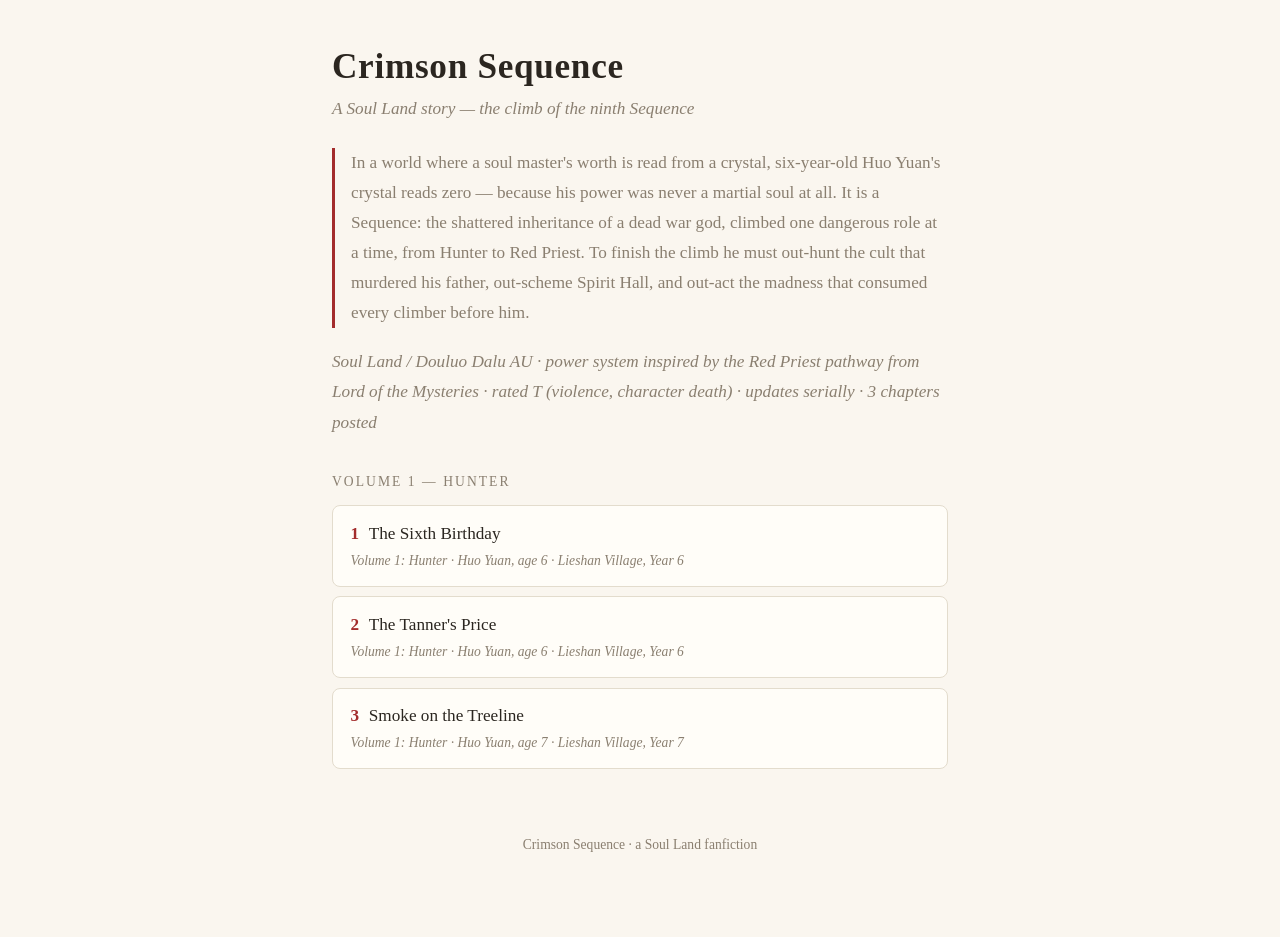
==== docs/index.html @ b3ee1348 "Add static reading website for GitHub Pages site/build.py converts fanfic/chapters/*.md into a style" ====
<!DOCTYPE html>
<html lang="en">
<head>
<meta charset="utf-8">
<meta name="viewport" content="width=device-width, initial-scale=1">
<title>Crimson Sequence</title>
<style>
:root {
  --bg: #faf6ef; --fg: #2b2620; --muted: #8a7f70; --accent: #a32c2c;
  --rule: #e3dccd; --card: #fffdf8;
}
@media (prefers-color-scheme: dark) {
  :root {
    --bg: #16130f; --fg: #ddd5c7; --muted: #8a8071; --accent: #e06c5a;
    --rule: #2e2820; --card: #1d1914;
  }
}
* { box-sizing: border-box; }
body {
  margin: 0; background: var(--bg); color: var(--fg);
  font-family: Georgia, "Songti SC", "Noto Serif", serif;
  line-height: 1.75; font-size: 1.075rem;
}
main { max-width: 41rem; margin: 0 auto; padding: 2.5rem 1.25rem 5rem; }
h1 { font-size: 1.65rem; line-height: 1.3; margin: 0.25rem 0 0.25rem; }
h1.site { font-size: 2.2rem; letter-spacing: 0.02em; }
.subtitle, .meta { color: var(--muted); font-style: italic; margin: 0 0 1.5rem; }
hr { border: 0; border-top: 1px solid var(--rule); margin: 2.25rem auto; width: 60%; }
p { margin: 0 0 1.1em; }
a { color: var(--accent); text-decoration: none; }
a:hover { text-decoration: underline; }
.crumb { font-size: 0.9rem; color: var(--muted); margin-bottom: 2rem; display: block; }
nav.pager {
  display: flex; justify-content: space-between; gap: 1rem;
  border-top: 1px solid var(--rule); margin-top: 3rem; padding-top: 1.25rem;
  font-size: 0.95rem;
}
nav.pager span { color: var(--muted); }
ol.toc { list-style: none; padding: 0; margin: 0; }
ol.toc li {
  background: var(--card); border: 1px solid var(--rule); border-radius: 8px;
  margin: 0 0 0.6rem; transition: border-color 0.15s;
}
ol.toc li:hover { border-color: var(--accent); }
ol.toc a { display: block; padding: 0.8rem 1.1rem; color: var(--fg); }
ol.toc a:hover { text-decoration: none; }
ol.toc .num { color: var(--accent); font-weight: bold; margin-right: 0.6rem; }
ol.toc .sub { display: block; font-size: 0.85rem; color: var(--muted); font-style: italic; }
.about { border-left: 3px solid var(--accent); padding-left: 1rem; color: var(--muted); }
.volume { margin: 2rem 0 0.75rem; font-size: 0.85rem; text-transform: uppercase;
  letter-spacing: 0.15em; color: var(--muted); }
footer { margin-top: 4rem; font-size: 0.85rem; color: var(--muted); text-align: center; }
</style>
</head>
<body>
<main>
<h1 class="site">Crimson Sequence</h1>
<p class="subtitle">A Soul Land story — the climb of the ninth Sequence</p>
<p class="about">In a world where a soul master's worth is read from a crystal, six-year-old Huo Yuan's crystal reads zero — because his power was never a martial soul at all. It is a Sequence: the shattered inheritance of a dead war god, climbed one dangerous role at a time, from Hunter to Red Priest. To finish the climb he must out-hunt the cult that murdered his father, out-scheme Spirit Hall, and out-act the madness that consumed every climber before him.</p>
<p class="meta">Soul Land / Douluo Dalu AU · power system inspired by the Red Priest pathway from <em>Lord of the Mysteries</em> · rated T (violence, character death) · updates serially · 3 chapters posted</p>
<div class="volume">Volume 1 — Hunter</div>
<ol class="toc"><li><a href="chapter-001.html"><span class="num">1</span>The Sixth Birthday<span class="sub">Volume 1: Hunter · Huo Yuan, age 6 · Lieshan Village, Year 6</span></a></li><li><a href="chapter-002.html"><span class="num">2</span>The Tanner's Price<span class="sub">Volume 1: Hunter · Huo Yuan, age 6 · Lieshan Village, Year 6</span></a></li><li><a href="chapter-003.html"><span class="num">3</span>Smoke on the Treeline<span class="sub">Volume 1: Hunter · Huo Yuan, age 7 · Lieshan Village, Year 7</span></a></li></ol>
<footer>Crimson Sequence · a Soul Land fanfiction</footer>
</main>
</body>
</html>
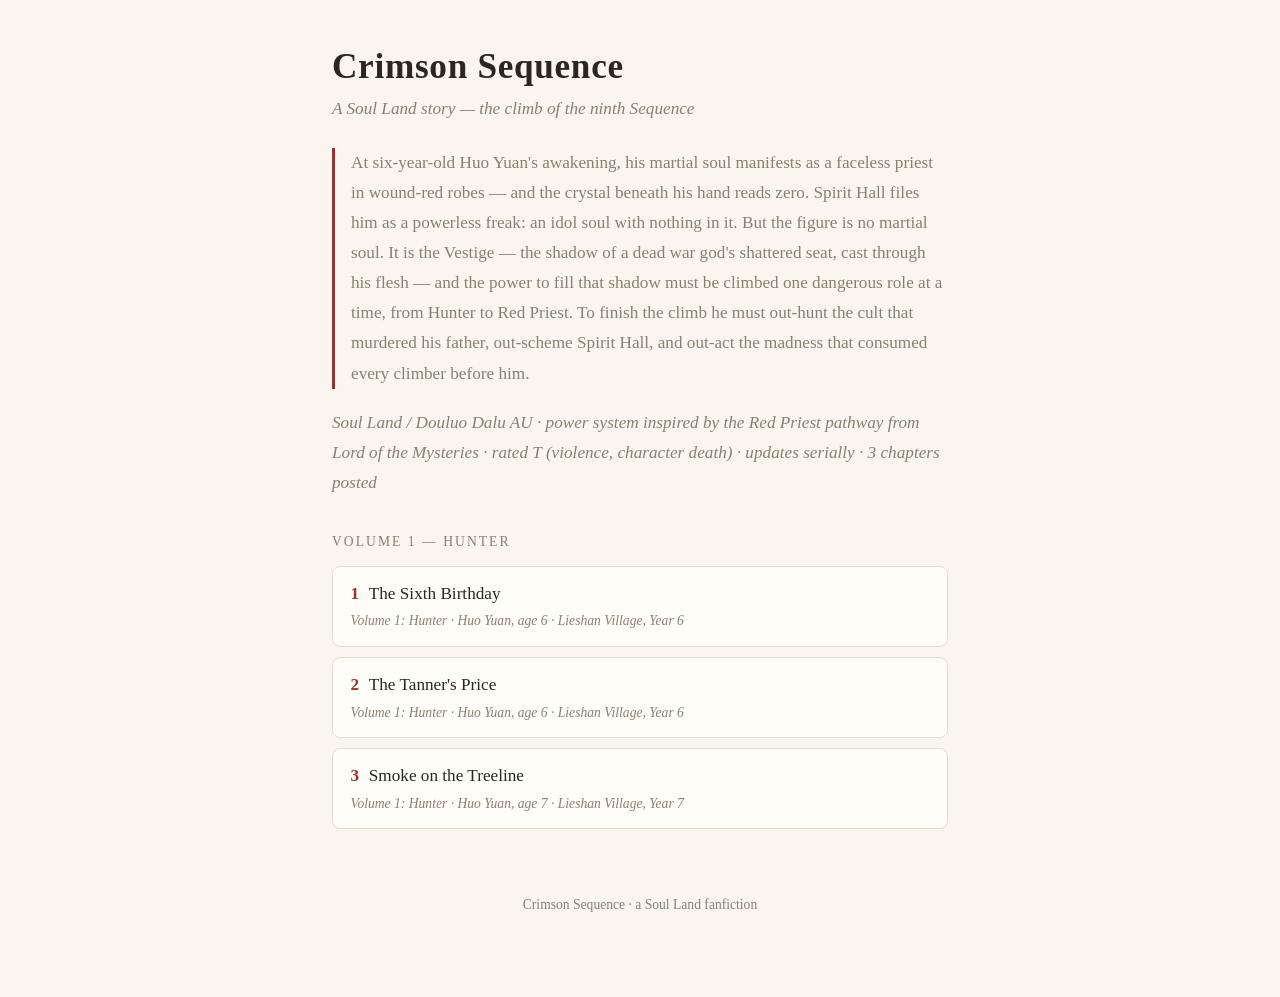
==== commit 43866ede: "Rework premise: the Red Priest is part of the soul manifestation Huo Yuan's awakening now manifests " ====
--- a/docs/index.html
+++ b/docs/index.html
@@ -56,7 +56,7 @@
 <main>
 <h1 class="site">Crimson Sequence</h1>
 <p class="subtitle">A Soul Land story — the climb of the ninth Sequence</p>
-<p class="about">In a world where a soul master's worth is read from a crystal, six-year-old Huo Yuan's crystal reads zero — because his power was never a martial soul at all. It is a Sequence: the shattered inheritance of a dead war god, climbed one dangerous role at a time, from Hunter to Red Priest. To finish the climb he must out-hunt the cult that murdered his father, out-scheme Spirit Hall, and out-act the madness that consumed every climber before him.</p>
+<p class="about">At six-year-old Huo Yuan's awakening, his martial soul manifests as a faceless priest in wound-red robes — and the crystal beneath his hand reads zero. Spirit Hall files him as a powerless freak: an idol soul with nothing in it. But the figure is no martial soul. It is the Vestige — the shadow of a dead war god's shattered seat, cast through his flesh — and the power to fill that shadow must be climbed one dangerous role at a time, from Hunter to Red Priest. To finish the climb he must out-hunt the cult that murdered his father, out-scheme Spirit Hall, and out-act the madness that consumed every climber before him.</p>
 <p class="meta">Soul Land / Douluo Dalu AU · power system inspired by the Red Priest pathway from <em>Lord of the Mysteries</em> · rated T (violence, character death) · updates serially · 3 chapters posted</p>
 <div class="volume">Volume 1 — Hunter</div>
 <ol class="toc"><li><a href="chapter-001.html"><span class="num">1</span>The Sixth Birthday<span class="sub">Volume 1: Hunter · Huo Yuan, age 6 · Lieshan Village, Year 6</span></a></li><li><a href="chapter-002.html"><span class="num">2</span>The Tanner's Price<span class="sub">Volume 1: Hunter · Huo Yuan, age 6 · Lieshan Village, Year 6</span></a></li><li><a href="chapter-003.html"><span class="num">3</span>Smoke on the Treeline<span class="sub">Volume 1: Hunter · Huo Yuan, age 7 · Lieshan Village, Year 7</span></a></li></ol>
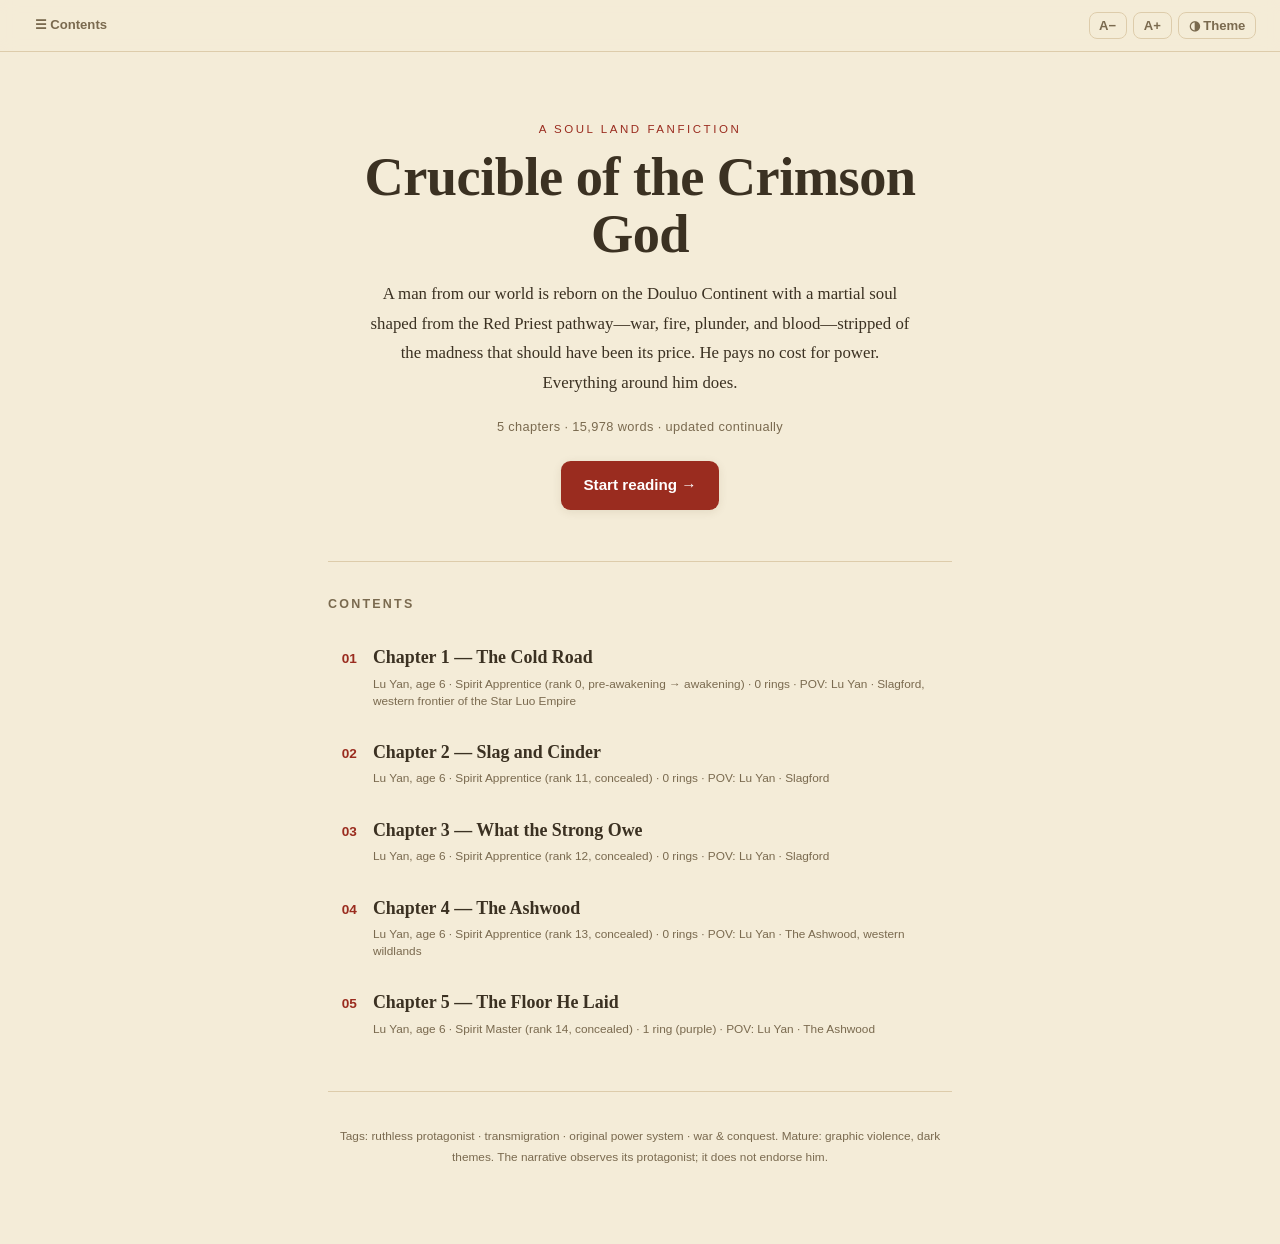
==== commit 99376be7: "Add static reading website generator + docs/ site + README - build_site.py: dependency-free Markdown" ====
--- a/docs/index.html
+++ b/docs/index.html
@@ -1,66 +1,52 @@
 <!DOCTYPE html>
-<html lang="en">
+<html lang="en" data-theme="sepia">
 <head>
-<meta charset="utf-8">
-<meta name="viewport" content="width=device-width, initial-scale=1">
-<title>Crimson Sequence</title>
-<style>
-:root {
-  --bg: #faf6ef; --fg: #2b2620; --muted: #8a7f70; --accent: #a32c2c;
-  --rule: #e3dccd; --card: #fffdf8;
-}
-@media (prefers-color-scheme: dark) {
-  :root {
-    --bg: #16130f; --fg: #ddd5c7; --muted: #8a8071; --accent: #e06c5a;
-    --rule: #2e2820; --card: #1d1914;
-  }
-}
-* { box-sizing: border-box; }
-body {
-  margin: 0; background: var(--bg); color: var(--fg);
-  font-family: Georgia, "Songti SC", "Noto Serif", serif;
-  line-height: 1.75; font-size: 1.075rem;
-}
-main { max-width: 41rem; margin: 0 auto; padding: 2.5rem 1.25rem 5rem; }
-h1 { font-size: 1.65rem; line-height: 1.3; margin: 0.25rem 0 0.25rem; }
-h1.site { font-size: 2.2rem; letter-spacing: 0.02em; }
-.subtitle, .meta { color: var(--muted); font-style: italic; margin: 0 0 1.5rem; }
-hr { border: 0; border-top: 1px solid var(--rule); margin: 2.25rem auto; width: 60%; }
-p { margin: 0 0 1.1em; }
-a { color: var(--accent); text-decoration: none; }
-a:hover { text-decoration: underline; }
-.crumb { font-size: 0.9rem; color: var(--muted); margin-bottom: 2rem; display: block; }
-nav.pager {
-  display: flex; justify-content: space-between; gap: 1rem;
-  border-top: 1px solid var(--rule); margin-top: 3rem; padding-top: 1.25rem;
-  font-size: 0.95rem;
-}
-nav.pager span { color: var(--muted); }
-ol.toc { list-style: none; padding: 0; margin: 0; }
-ol.toc li {
-  background: var(--card); border: 1px solid var(--rule); border-radius: 8px;
-  margin: 0 0 0.6rem; transition: border-color 0.15s;
-}
-ol.toc li:hover { border-color: var(--accent); }
-ol.toc a { display: block; padding: 0.8rem 1.1rem; color: var(--fg); }
-ol.toc a:hover { text-decoration: none; }
-ol.toc .num { color: var(--accent); font-weight: bold; margin-right: 0.6rem; }
-ol.toc .sub { display: block; font-size: 0.85rem; color: var(--muted); font-style: italic; }
-.about { border-left: 3px solid var(--accent); padding-left: 1rem; color: var(--muted); }
-.volume { margin: 2rem 0 0.75rem; font-size: 0.85rem; text-transform: uppercase;
-  letter-spacing: 0.15em; color: var(--muted); }
-footer { margin-top: 4rem; font-size: 0.85rem; color: var(--muted); text-align: center; }
-</style>
+<meta charset="utf-8" />
+<meta name="viewport" content="width=device-width, initial-scale=1" />
+<title>Crucible of the Crimson God — Contents</title>
+<link rel="preconnect" href="https://fonts.googleapis.com" />
+<link rel="stylesheet" href="assets/style.css" />
+
 </head>
 <body>
-<main>
-<h1 class="site">Crimson Sequence</h1>
-<p class="subtitle">A Soul Land story — the climb of the ninth Sequence</p>
-<p class="about">At six-year-old Huo Yuan's awakening, his martial soul manifests as a faceless priest in wound-red robes — and the crystal beneath his hand reads zero. Spirit Hall files him as a powerless freak: an idol soul with nothing in it. But the figure is no martial soul. It is the Vestige — the shadow of a dead war god's shattered seat, cast through his flesh — and the power to fill that shadow must be climbed one dangerous role at a time, from Hunter to Red Priest. To finish the climb he must out-hunt the cult that murdered his father, out-scheme Spirit Hall, and out-act the madness that consumed every climber before him.</p>
-<p class="meta">Soul Land / Douluo Dalu AU · power system inspired by the Red Priest pathway from <em>Lord of the Mysteries</em> · rated T (violence, character death) · updates serially · 3 chapters posted</p>
-<div class="volume">Volume 1 — Hunter</div>
-<ol class="toc"><li><a href="chapter-001.html"><span class="num">1</span>The Sixth Birthday<span class="sub">Volume 1: Hunter · Huo Yuan, age 6 · Lieshan Village, Year 6</span></a></li><li><a href="chapter-002.html"><span class="num">2</span>The Tanner's Price<span class="sub">Volume 1: Hunter · Huo Yuan, age 6 · Lieshan Village, Year 6</span></a></li><li><a href="chapter-003.html"><span class="num">3</span>Smoke on the Treeline<span class="sub">Volume 1: Hunter · Huo Yuan, age 7 · Lieshan Village, Year 7</span></a></li></ol>
-<footer>Crimson Sequence · a Soul Land fanfiction</footer>
+<div id="progress"><div id="progress-bar"></div></div>
+
+
+<div class="toolbar">
+  <a class="tb-btn home" href="index.html" title="Contents (Esc)">☰ Contents</a>
+  <div class="tb-spacer"></div>
+  <button class="tb-btn" data-action="font-dec" title="Smaller text">A−</button>
+  <button class="tb-btn" data-action="font-inc" title="Larger text">A+</button>
+  <button class="tb-btn" data-action="theme" title="Toggle theme (T)">◑ Theme</button>
+</div>
+
+<main class="cover">
+  <header class="cover-head">
+    <p class="kicker">A Soul Land fanfiction</p>
+    <h1 class="cover-title">Crucible of the Crimson God</h1>
+    <p class="cover-blurb">A man from our world is reborn on the Douluo Continent
+      with a martial soul shaped from the Red&nbsp;Priest pathway&mdash;war, fire,
+      plunder, and blood&mdash;stripped of the madness that should have been its
+      price. He pays no cost for power. Everything around him does.</p>
+    <p class="cover-stats">5 chapters &middot; 15,978 words &middot; updated continually</p>
+    <p class="cover-cta"><a class="start-btn" href="chapter-001.html">Start reading →</a></p>
+  </header>
+  <nav class="toc">
+    <h2>Contents</h2>
+    <ol class="toc-list">
+      <li><a href="chapter-001.html"><span class="toc-num">01</span><span class="toc-text"><span class="toc-title">Chapter 1 — The Cold Road</span><span class="toc-meta">Lu Yan, age 6 · Spirit Apprentice (rank 0, pre-awakening → awakening) · 0 rings · POV: Lu Yan · Slagford, western frontier of the Star Luo Empire</span></span></a></li>
+<li><a href="chapter-002.html"><span class="toc-num">02</span><span class="toc-text"><span class="toc-title">Chapter 2 — Slag and Cinder</span><span class="toc-meta">Lu Yan, age 6 · Spirit Apprentice (rank 11, concealed) · 0 rings · POV: Lu Yan · Slagford</span></span></a></li>
+<li><a href="chapter-003.html"><span class="toc-num">03</span><span class="toc-text"><span class="toc-title">Chapter 3 — What the Strong Owe</span><span class="toc-meta">Lu Yan, age 6 · Spirit Apprentice (rank 12, concealed) · 0 rings · POV: Lu Yan · Slagford</span></span></a></li>
+<li><a href="chapter-004.html"><span class="toc-num">04</span><span class="toc-text"><span class="toc-title">Chapter 4 — The Ashwood</span><span class="toc-meta">Lu Yan, age 6 · Spirit Apprentice (rank 13, concealed) · 0 rings · POV: Lu Yan · The Ashwood, western wildlands</span></span></a></li>
+<li><a href="chapter-005.html"><span class="toc-num">05</span><span class="toc-text"><span class="toc-title">Chapter 5 — The Floor He Laid</span><span class="toc-meta">Lu Yan, age 6 · Spirit Master (rank 14, concealed) · 1 ring (purple) · POV: Lu Yan · The Ashwood</span></span></a></li>
+    </ol>
+  </nav>
+  <footer class="cover-foot">
+    <p>Tags: ruthless protagonist &middot; transmigration &middot; original power system &middot; war &amp; conquest.
+       Mature: graphic violence, dark themes. The narrative observes its protagonist; it does not endorse him.</p>
+  </footer>
 </main>
+
+<script src="assets/reader.js"></script>
 </body>
 </html>
--- a/docs/assets/style.css
+++ b/docs/assets/style.css
@@ -0,0 +1,121 @@
+
+:root{
+  --maxw: 42rem;
+  --fs: 1.18rem;
+  --lh: 1.75;
+  --font-body: "Iowan Old Style","Palatino Linotype",Palatino,"Book Antiqua",Georgia,"Times New Roman",serif;
+  --font-ui: -apple-system,BlinkMacSystemFont,"Segoe UI",Roboto,Helvetica,Arial,sans-serif;
+}
+html[data-theme="light"]{ --bg:#faf9f7; --fg:#1d1b18; --muted:#6b6258; --rule:#e0d8cc; --accent:#9a2c1f; --card:#ffffff; --shadow:rgba(0,0,0,.06); }
+html[data-theme="sepia"]{ --bg:#f4ecd8; --fg:#3b3122; --muted:#7a6a4f; --rule:#ddccab; --accent:#9a2c1f; --card:#fbf5e6; --shadow:rgba(80,60,20,.10); }
+html[data-theme="dark"]{ --bg:#15130f; --fg:#e7ddca; --muted:#a2937a; --rule:#332c20; --accent:#e0613f; --card:#1d1a14; --shadow:rgba(0,0,0,.5); }
+
+*{ box-sizing:border-box; }
+html,body{ margin:0; padding:0; }
+body{
+  background:var(--bg); color:var(--fg);
+  font-family:var(--font-body);
+  font-size:var(--fs); line-height:var(--lh);
+  -webkit-font-smoothing:antialiased; text-rendering:optimizeLegibility;
+  transition:background .3s ease,color .3s ease;
+}
+
+/* progress bar */
+#progress{ position:fixed; top:0; left:0; right:0; height:3px; background:transparent; z-index:50; }
+#progress-bar{ height:100%; width:0; background:var(--accent); transition:width .1s linear; }
+
+/* toolbar */
+.toolbar{
+  position:sticky; top:0; z-index:40;
+  display:flex; align-items:center; gap:.4rem;
+  padding:.5rem clamp(.8rem,4vw,1.5rem);
+  background:color-mix(in srgb,var(--bg) 86%, transparent);
+  backdrop-filter:saturate(140%) blur(8px);
+  border-bottom:1px solid var(--rule);
+  font-family:var(--font-ui);
+}
+.tb-spacer{ flex:1; }
+.tb-btn{
+  font-family:var(--font-ui); font-size:.82rem; font-weight:600;
+  color:var(--muted); background:transparent; border:1px solid var(--rule);
+  border-radius:.5rem; padding:.32rem .6rem; cursor:pointer; text-decoration:none;
+  transition:all .15s ease; white-space:nowrap;
+}
+.tb-btn:hover{ color:var(--fg); border-color:var(--accent); }
+.tb-btn.home{ border-color:transparent; }
+
+/* cover / index */
+.cover{ max-width:var(--maxw); margin:0 auto; padding:clamp(1.5rem,6vw,4rem) clamp(1rem,5vw,1.5rem) 4rem; }
+.cover-head{ text-align:center; border-bottom:1px solid var(--rule); padding-bottom:2rem; margin-bottom:2rem; }
+.kicker{ font-family:var(--font-ui); text-transform:uppercase; letter-spacing:.22em; font-size:.72rem; color:var(--accent); margin:.2rem 0 .6rem; }
+.cover-title{ font-size:clamp(2.2rem,8vw,3.4rem); line-height:1.05; margin:.2rem 0 1rem; font-weight:700; letter-spacing:-.01em; }
+.cover-blurb{ color:var(--fg); font-size:1.05rem; max-width:34rem; margin:0 auto 1.2rem; }
+.cover-stats{ font-family:var(--font-ui); font-size:.8rem; color:var(--muted); letter-spacing:.03em; margin:.4rem 0 1.4rem; }
+.start-btn{
+  display:inline-block; font-family:var(--font-ui); font-weight:700; font-size:.95rem;
+  background:var(--accent); color:#fff; text-decoration:none;
+  padding:.7rem 1.4rem; border-radius:.6rem; box-shadow:0 2px 10px var(--shadow);
+  transition:transform .12s ease, filter .12s ease;
+}
+.start-btn:hover{ transform:translateY(-1px); filter:brightness(1.05); }
+
+.toc h2{ font-family:var(--font-ui); font-size:.78rem; text-transform:uppercase; letter-spacing:.18em; color:var(--muted); margin:0 0 .8rem; }
+.toc-list{ list-style:none; margin:0; padding:0; counter-reset:none; }
+.toc-list li{ margin:0; }
+.toc-list a{
+  display:flex; gap:1rem; align-items:baseline; text-decoration:none; color:inherit;
+  padding:.8rem .8rem; border-radius:.6rem; border:1px solid transparent;
+  transition:background .15s ease, border-color .15s ease;
+}
+.toc-list a:hover{ background:var(--card); border-color:var(--rule); }
+.toc-num{ font-family:var(--font-ui); font-size:.85rem; font-weight:700; color:var(--accent); min-width:2ch; }
+.toc-text{ display:flex; flex-direction:column; gap:.15rem; }
+.toc-title{ font-size:1.12rem; font-weight:600; }
+.toc-meta{ font-family:var(--font-ui); font-size:.74rem; color:var(--muted); line-height:1.4; }
+.cover-foot{ margin-top:2.5rem; padding-top:1.4rem; border-top:1px solid var(--rule); }
+.cover-foot p{ font-family:var(--font-ui); font-size:.74rem; color:var(--muted); text-align:center; }
+
+/* chapter */
+.chapter{ max-width:var(--maxw); margin:0 auto; padding:clamp(1.2rem,5vw,2.5rem) clamp(1rem,5vw,1.5rem) 5rem; }
+.ch-head{ text-align:center; margin:1rem 0 2.4rem; }
+.ch-counter{ font-family:var(--font-ui); text-transform:uppercase; letter-spacing:.2em; font-size:.7rem; color:var(--accent); margin:0 0 .6rem; }
+.ch-title{ font-size:clamp(1.7rem,6vw,2.4rem); line-height:1.1; margin:.2rem 0 .8rem; font-weight:700; }
+.ch-meta{ font-family:var(--font-ui); font-size:.78rem; color:var(--muted); font-style:normal; line-height:1.5; max-width:30rem; margin:0 auto; }
+
+.ch-body{ }
+.ch-body p{ margin:0 0 1.15rem; text-align:left; hyphens:auto; }
+.ch-body p:first-of-type{ }
+/* drop-cap on the first paragraph after the header */
+.ch-body > p:first-of-type::first-letter{
+  font-size:3.1em; line-height:.8; float:left; padding:.05em .08em 0 0; color:var(--accent); font-weight:700;
+}
+.ch-body h2{ font-family:var(--font-ui); font-size:1rem; letter-spacing:.04em; margin:2.2rem 0 1rem; }
+.ch-body h3{ font-family:var(--font-ui); font-size:.9rem; text-transform:uppercase; letter-spacing:.1em; color:var(--muted); margin:2rem 0 1rem; }
+.ch-body em{ font-style:italic; }
+.ch-body strong{ font-weight:700; }
+hr.scene-break{
+  border:0; text-align:center; margin:2.2rem 0;
+}
+hr.scene-break::before{
+  content:"❧"; color:var(--accent); font-size:1.1rem; letter-spacing:.5em;
+}
+
+/* chapter nav */
+.ch-nav{
+  display:flex; align-items:center; justify-content:space-between; gap:1rem;
+  margin-top:3rem; padding-top:1.4rem; border-top:1px solid var(--rule);
+  font-family:var(--font-ui); font-size:.9rem; font-weight:600;
+}
+.ch-nav a{ color:var(--accent); text-decoration:none; padding:.4rem 0; }
+.ch-nav a:hover{ text-decoration:underline; }
+.ch-nav .disabled{ color:var(--muted); opacity:.5; }
+.nav-home{ color:var(--muted) !important; }
+
+@media (max-width:480px){
+  .toc-list a{ padding:.7rem .4rem; }
+  .ch-nav{ font-size:.82rem; }
+}
+@media print{
+  .toolbar,#progress,.ch-nav{ display:none; }
+  body{ background:#fff; color:#000; }
+}
